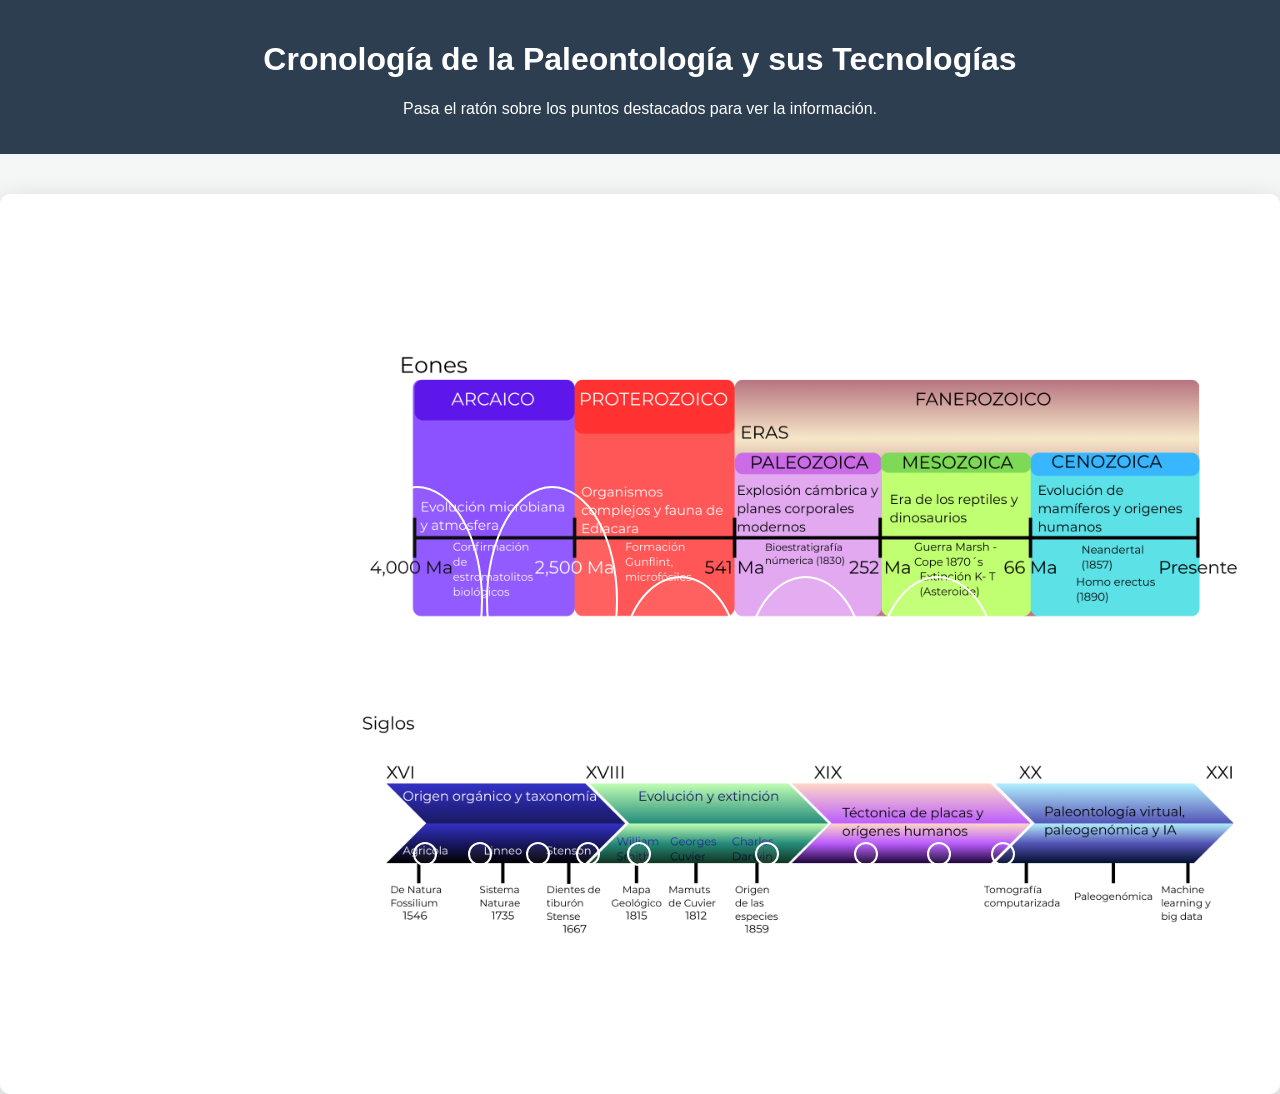
==== index.html @ fc8d61c9 "Subiendo index, estilos e imagen de la línea de tiempo" ====
<!DOCTYPE html>
<html lang="en">
<head>
    <meta charset="UTF-8">
    <meta name="viewport" content="width=device-width, initial-scale=1.0">
    <title>Línea del tiempo:evolución de la paleontología</title>
    <link rel="stylesheet" href="/Linea_style.css">
</head>
<body>

    <header>
        <h1>Cronología de la Paleontología y sus Tecnologías</h1>
        <p>Pasa el ratón sobre los puntos destacados para ver la información.</p>
    </header>

    <main class="timeline-wrapper">
        <div class="img-container">
            <img src="/El texto del párrafo.png" alt="Línea del Tiempo Paleontológica" class="main-image">

            <div class="hotspot" style="top: 72%; left: 26.8%;" 
                 data-title="Georgius Agricola (1546)"
                 data-body="Propuso una clasificación basada en propiedades físicas (dureza, lustre) y creía en la acción de fluidos cementantes terrestres[cite: 1117, 1118].">
            </div>

            <div class="hotspot" style="top: 72%; left: 32.3%;" 
                data-title="Carl Linneo (1735)"
                data-body="En su 'Systema Naturae', los fósiles fueron integrados formalmente en la clasificación biológica, tratándolos como seres vivientes.">
            </div>

            <div class="hotspot" style="top: 72%; left: 36.6%;" 
                 data-title="Niels Stensen (1667)"
                 data-body="Demostró el origen orgánico de los fósiles comparando 'lenguas de piedra' con dientes de tiburón reales[cite: 1149, 1150].">
            </div>

             <div class="hotspot" style="top: 72%; left: 41.1%;" 
                data-title="William Smith (1815)"
                data-body="Descubrió que los fósiles permiten identificar estratos de forma precisa y creó el primer gran mapa geológico detallado[cite: 1238, 1239].">
            </div>

            <div class="hotspot" style="top: 72%; left: 45%;" 
                 data-title="Georges Cuvier (1812)"
                 data-body="Estableció la prueba definitiva de la extinción mediante el estudio comparativo de elefantes y mamuts fósiles[cite: 1205, 1227].">
            </div>

            <div class="hotspot" style="top: 72%; left: 49%;" 
                 data-title="Charles Darwin (1859)"
                 data-body="Su obra transformó la paleontología en el estudio del desarrollo de la vida y la reconstrucción de filogenias[cite: 969, 970].">
            </div>

            <div class="hotspot" style="top: 72%; left: 59%;" 
                 data-title="Tectónica de Placas (1960-1975)"
                 data-body="Permitió entender los patrones de distribución biológica global y reconstruir paleogeografías realistas[cite: 877, 928].">
            </div>

            <div class="hotspot" style="top: 72%; left: 66.7%;" 
                data-title="Tomografía Computarizada (CT)"
                data-body="Técnica no destructiva que genera imágenes 3D para estudiar el interior de fósiles y reconstruir tejidos blandos sin dañarlos.">
            </div>

            <div class="hotspot" style="top: 72%; left: 77.4%;" 
                 data-title="Machine Learning e IA"
                 data-body="Tecnología de crecimiento exponencial usada para taxonomía automatizada y procesamiento de 'Big Data' como la PBDB[cite: 140, 461, 463].">
            </div>
            
            <div class="hotspot" style="top: 72%; left: 72.4%;" 
                 data-title="Paleogenómica (2022)"
                 data-body="Se logró secuenciar el ADN más antiguo registrado (2 millones de años) en sedimentos de Groenlandia[cite: 54, 355].">
            </div>
        </div>

    <div id="arcaico" class="hotspot" 
         data-title="Eón Arcaico (4,000 - 2,500 Ma)" 
         data-body="Evolución microbiana temprana. En los años 60 se confirmó que los estromatolitos eran biológicos[cite: 896, 1307, 1308]."></div>

    <div id="proterozoico" class="hotspot" 
         data-title="Eón Proterozoico (2,500 - 541 Ma)" 
         data-body="Surgimiento de organismos complejos y la fauna de Ediacara. En 1965 se descubrió microbiota en la Formación Gunflint[cite: 897, 900, 1301].">
    </div>

    <div id="paleozoico" class="hotspot" 
         data-title="Era Paleozoica (541 - 252 Ma)" 
         data-body="Explosión cámbrica y planes corporales modernos. Lyell realizó cálculos de biostratigrafía numérica en 1830[cite: 54, 908, 1301].">
    </div>

    <div id="mesozoico" class="hotspot" 
         data-title="Era Mesozoica (252 - 66 Ma)" 
         data-body="Era de los dinosaurios. Destaca la Guerra Marsh-Cope en los 1870s y la extinción masiva K-T por un asteroide[cite: 794, 1002, 1301]."></div>

    <div id="cenozoico" class="hotspot" 
         data-title="Era Cenozoica (66 Ma - Presente)" 
         data-body="Evolución de mamíferos y humanos. Hitos: Neanderthal (1857) y Homo erectus (1890)[cite: 1009, 1011, 1304]."></div>
</div>
    </main>

    <footer>
        <p>Estudio basado en Abdelhady et al. (2024) y síntesis de paleobiología clásica.</p>
    </footer>

</body>
</html>
---- Linea_style.css ----
/* Estilos Generales */
body {
    margin: 0;
    padding: 0;
    font-family: 'Segoe UI', Tahoma, Geneva, Verdana, sans-serif;
    background-color: #f4f7f6;
    color: #333;
    text-align: center;
}

header {
    padding: 20px;
    background: #2c3e50;
    color: white;
}

/* Contenedor de la Imagen */
.timeline-wrapper {
    display: flex;
    justify-content: center;
    padding: 40px;
}

.img-container {
    position: absolute;
    display: inline-block;
    max-width: 100%;
    box-shadow: 0 10px 30px rgba(0,0,0,0.2);
    border-radius: 10px;
    overflow: hidden;
}

.main-image {
    position: relative;
    display: block;
    width: 1600px; /* Ajusta según el tamaño de tu imagen */
    height: auto;
}

/* Puntos Interactivos (Hotspots) */
.hotspot {
    position: absolute;
    width: 20px;
    height: 20px;
    background-color: rgba(52, 152, 219, 0.7);
    border: 2px solid white;
    border-radius: 50%;
    cursor: pointer;
    transition: all 0.3s ease;
    animation: pulse 2s infinite;
}

.hotspot:hover {
    background-color: #e74c3c;
    transform: scale(1.5);
}

/* Animación de pulso para llamar la atención */
@keyframes pulse {
    0% { box-shadow: 0 0 0 0 rgba(52, 152, 219, 0.7); }
    70% { box-shadow: 0 0 0 10px rgba(52, 152, 219, 0); }
    100% { box-shadow: 0 0 0 0 rgba(52, 152, 219, 0); }
}

/* Ventana Emergente (Tooltip) */
.hotspot::after {
    content: "▼ " attr(data-title) "\A" attr(data-body);
    white-space: pre-wrap;
    position: absolute;
    bottom: 150%;
    left: 50%;
    transform: translateX(-50%);
    width: 280px;
    background: rgba(44, 62, 80, 0.95);
    color: white;
    padding: 15px;
    border-radius: 8px;
    font-size: 13px;
    line-height: 1.4;
    visibility: hidden;
    opacity: 0;
    transition: opacity 0.4s ease;
    text-align: left;
    pointer-events: none;
    z-index: 100;
}

.hotspot:hover::after {
    visibility: visible;
    opacity: 1;
}

footer {
    margin-top: 30px;
    font-size: 0.9em;
    color: #7f8c8d;
}
/* Estilo base para todas las áreas interactivas */
.hotspot {
    position: absolute;
    background-color: rgba(255, 255, 255, 0.05);
    cursor: help;
    transition: background-color 0.3s;
}

.hotspot:hover {
    background-color: rgba(52, 152, 219, 0.2);
}

/* POSICIONAMIENTO ESPECÍFICO POR ID */

#arcaico {
    top: 54%;
    left: 27.4%;
    width: 10%;
    height: 25%;
}

#proterozoico {
    top: 54%;
    left: 38%;
    width: 10%;
    height: 25%;
}

#paleozoico {
    top: 64%;
    left: 48.5%;
    width: 9%;
    height: 19%;
}

#mesozoico {
    top: 64%;
    left: 58.3%;
    width: 9%;
    height: 19%;
}

#cenozoico {
    top: 64%;
    left: 68.6%;
    width: 9%;
    height: 19%;
}

/* CAJA DE TEXTO (Tooltip) */
.hotspot:hover::after {
    content: attr(data-title) "\A\A" attr(data-body);
    white-space: pre-wrap;
    position: absolute;
    bottom: 110%;
    left: 50%;
    transform: translateX(-50%);
    width: 280px;
    padding: 15px;
    background-color: #2c3e50;
    color: white;
    border-radius: 8px;
    font-size: 13px;
    line-height: 1.4;
    z-index: 100;
    box-shadow: 0 8px 16px rgba(0,0,0,0.4);
    border-left: 5px solid #3498db;
}
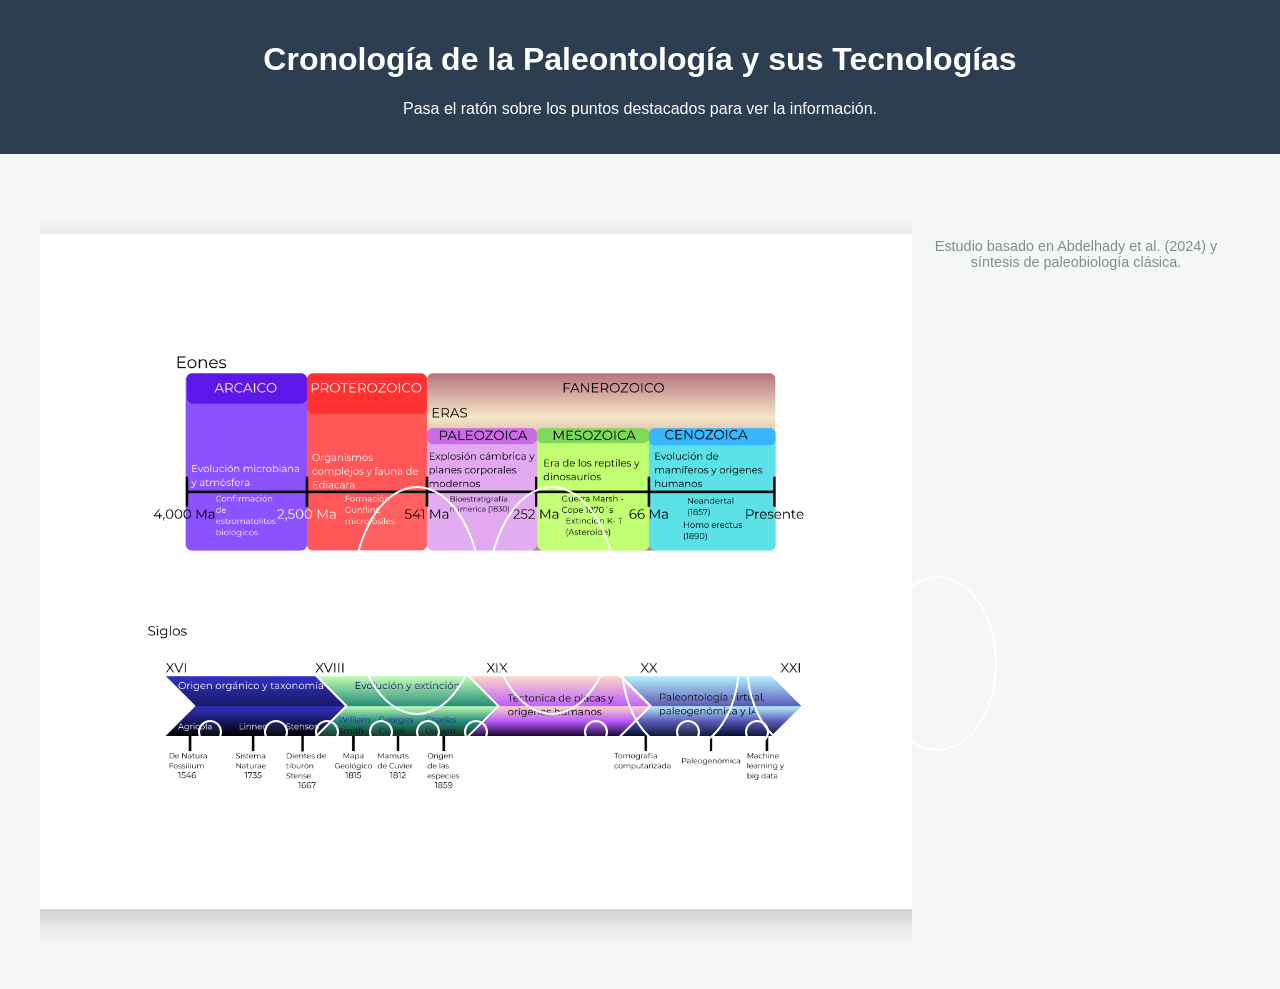
==== commit 0aa2ccc0: "Forzando tamano de imagen con estilos en linea" ====
--- a/index.html
+++ b/index.html
@@ -4,7 +4,59 @@
     <meta charset="UTF-8">
     <meta name="viewport" content="width=device-width, initial-scale=1.0">
     <title>Línea del tiempo:evolución de la paleontología</title>
-    <link rel="stylesheet" href="/Linea_style.css">
+    <link rel="stylesheet" href="style.css?v=3">
+    <style>
+        /* OPCIÓN NUCLEAR PARA MÓVILES */
+        @media (max-width: 768px) {
+            /* 1. Habilitamos el scroll horizontal */
+            .timeline-wrapper {
+                width: 100% !important;
+                overflow-x: scroll !important;
+                -webkit-overflow-scrolling: touch !important;
+            }
+
+            /* 2. PROHIBIMOS que el contenedor se encoja */
+            .img-container {
+                width: 1200px !important; 
+                min-width: 1200px !important;
+                position: relative !important;
+                display: block !important;
+            }
+
+            /* 3. PROHIBIMOS que la imagen se encoja (El verdadero problema) */
+            .main-image {
+                width: 1200px !important;
+                max-width: none !important; /* Esto destruye el aplastamiento del celular */
+                display: block !important;
+            }
+
+            /* 4. Círculos perfectos y fijos */
+            .hotspot {
+                width: 40px !important;
+                height: 40px !important;
+                border-radius: 50% !important;
+                transform: translate(-50%, -50%) !important;
+            }
+
+            /* 5. Mantenemos el Pop-up que ya funciona genial */
+            .hotspot:hover::after, .hotspot:active::after {
+                position: fixed !important;
+                top: 50% !important;
+                left: 50% !important;
+                transform: translate(-50%, -50%) !important;
+                width: 85vw !important;
+                max-width: 320px !important;
+                font-size: 15px !important;
+                padding: 20px !important;
+                z-index: 99999 !important;
+                background-color: #2c3e50 !important;
+                color: white !important;
+                box-shadow: 0 0 0 100vh rgba(0,0,0,0.7) !important;
+                white-space: normal !important;
+            }
+        }
+    </style>
+</head>
 </head>
 <body>
 
@@ -14,8 +66,9 @@
     </header>
 
     <main class="timeline-wrapper">
-        <div class="img-container">
-            <img src="/El texto del párrafo.png" alt="Línea del Tiempo Paleontológica" class="main-image">
+        <main class="timeline-wrapper" style="width: 100%; overflow-x: scroll; -webkit-overflow-scrolling: touch;">
+    <div class="img-container" style="width: 1200px !important; min-width: 1200px !important; position: relative;">
+        <img src="linea.png" alt="Línea del Tiempo Paleontológica" class="main-image" style="width: 1200px !important; max-width: none !important; display: block;">
 
             <div class="hotspot" style="top: 72%; left: 26.8%;" 
                  data-title="Georgius Agricola (1546)"
--- a/style.css
+++ b/style.css
@@ -0,0 +1,220 @@
+/* Estilos Generales */
+body {
+    margin: 0;
+    padding: 0;
+    font-family: 'Segoe UI', Tahoma, Geneva, Verdana, sans-serif;
+    background-color: #f4f7f6;
+    color: #333;
+    text-align: center;
+}
+
+header {
+    padding: 20px;
+    background: #2c3e50;
+    color: white;
+}
+
+/* Contenedor de la Imagen */
+.timeline-wrapper {
+    display: flex;
+    justify-content: center;
+    padding: 40px;
+}
+
+.img-container {
+    position: absolute;
+    display: inline-block;
+    max-width: 100%;
+    box-shadow: 0 10px 30px rgba(0,0,0,0.2);
+    border-radius: 10px;
+    overflow: hidden;
+}
+
+.main-image {
+    position: relative;
+    display: block;
+    width: 1600px; /* Ajusta según el tamaño de tu imagen */
+    height: auto;
+}
+
+/* Puntos Interactivos (Hotspots) */
+.hotspot {
+    position: absolute;
+    width: 20px;
+    height: 20px;
+    background-color: rgba(52, 152, 219, 0.7);
+    border: 2px solid white;
+    border-radius: 50%;
+    cursor: pointer;
+    transition: all 0.3s ease;
+    animation: pulse 2s infinite;
+}
+
+.hotspot:hover {
+    background-color: #e74c3c;
+    transform: scale(1.5);
+}
+
+/* Animación de pulso para llamar la atención */
+@keyframes pulse {
+    0% { box-shadow: 0 0 0 0 rgba(52, 152, 219, 0.7); }
+    70% { box-shadow: 0 0 0 10px rgba(52, 152, 219, 0); }
+    100% { box-shadow: 0 0 0 0 rgba(52, 152, 219, 0); }
+}
+
+/* Ventana Emergente (Tooltip) */
+.hotspot::after {
+    content: "▼ " attr(data-title) "\A" attr(data-body);
+    white-space: pre-wrap;
+    position: absolute;
+    bottom: 150%;
+    left: 50%;
+    transform: translateX(-50%);
+    width: 280px;
+    background: rgba(44, 62, 80, 0.95);
+    color: white;
+    padding: 15px;
+    border-radius: 8px;
+    font-size: 13px;
+    line-height: 1.4;
+    visibility: hidden;
+    opacity: 0;
+    transition: opacity 0.4s ease;
+    text-align: left;
+    pointer-events: none;
+    z-index: 100;
+}
+
+.hotspot:hover::after {
+    visibility: visible;
+    opacity: 1;
+}
+
+footer {
+    margin-top: 30px;
+    font-size: 0.9em;
+    color: #7f8c8d;
+}
+/* Estilo base para todas las áreas interactivas */
+.hotspot {
+    position: absolute;
+    background-color: rgba(255, 255, 255, 0.05);
+    cursor: help;
+    transition: background-color 0.3s;
+}
+
+.hotspot:hover {
+    background-color: rgba(52, 152, 219, 0.2);
+}
+
+/* POSICIONAMIENTO ESPECÍFICO POR ID */
+
+#arcaico {
+    top: 54%;
+    left: 27.4%;
+    width: 10%;
+    height: 25%;
+}
+
+#proterozoico {
+    top: 54%;
+    left: 38%;
+    width: 10%;
+    height: 25%;
+}
+
+#paleozoico {
+    top: 64%;
+    left: 48.5%;
+    width: 9%;
+    height: 19%;
+}
+
+#mesozoico {
+    top: 64%;
+    left: 58.3%;
+    width: 9%;
+    height: 19%;
+}
+
+#cenozoico {
+    top: 64%;
+    left: 68.6%;
+    width: 9%;
+    height: 19%;
+}
+
+/* CAJA DE TEXTO (Tooltip) */
+.hotspot:hover::after {
+    content: attr(data-title) "\A\A" attr(data-body);
+    white-space: pre-wrap;
+    position: absolute;
+    bottom: 110%;
+    left: 50%;
+    transform: translateX(-50%);
+    width: 280px;
+    padding: 15px;
+    background-color: #2c3e50;
+    color: white;
+    border-radius: 8px;
+    font-size: 13px;
+    line-height: 1.4;
+    z-index: 100;
+    box-shadow: 0 8px 16px rgba(0,0,0,0.4);
+    border-left: 5px solid #3498db;
+}
+/* --- AJUSTES PARA CELULARES Y TABLETS (VERSIÓN FINAL) --- */
+@media (max-width: 768px) {
+    /* 1. Mantenemos el deslizamiento fluido horizontal */
+    .timeline-wrapper {
+        width: 100% !important;
+        overflow-x: auto !important;
+        -webkit-overflow-scrolling: touch !important;
+    }
+
+    /* 2. Fijamos la imagen y su contenedor al mismo tamaño exacto */
+    .img-container {
+        width: 1200px !important;
+        min-width: 1200px !important;
+        height: auto !important;
+        position: relative !important;
+        display: block !important;
+        overflow: visible !important;
+    }
+    
+    .main-image {
+        width: 1200px !important;
+        height: auto !important;
+        display: block !important;
+    }
+
+    /* 3. ADIÓS ÓVALOS GIGANTES: Forzamos círculos perfectos */
+    .hotspot {
+        width: 35px !important;      /* Ancho fijo */
+        height: 35px !important;     /* Alto fijo */
+        min-width: 35px !important;
+        min-height: 35px !important;
+        border-radius: 50% !important; /* Los hace completamente redondos */
+        padding: 0 !important;
+        margin: 0 !important;
+        transform: translate(-50%, -50%) !important; /* Centra el botón exactamente en su coordenada */
+    }
+
+    /* 4. Cuadros de texto estilo Pop-up centrado */
+    .hotspot:hover::after, .hotspot:active::after {
+        position: fixed !important;
+        top: 50% !important;
+        left: 50% !important;
+        transform: translate(-50%, -50%) !important;
+        width: 85vw !important;
+        max-width: 300px !important;
+        font-size: 15px !important;
+        padding: 20px !important;
+        z-index: 9999 !important;
+        background-color: #2c3e50 !important;
+        color: white !important;
+        border-radius: 10px !important;
+        box-shadow: 0 0 0 100vh rgba(0,0,0,0.7) !important; /* Fondo oscuro */
+        white-space: pre-wrap !important;
+    }
+}
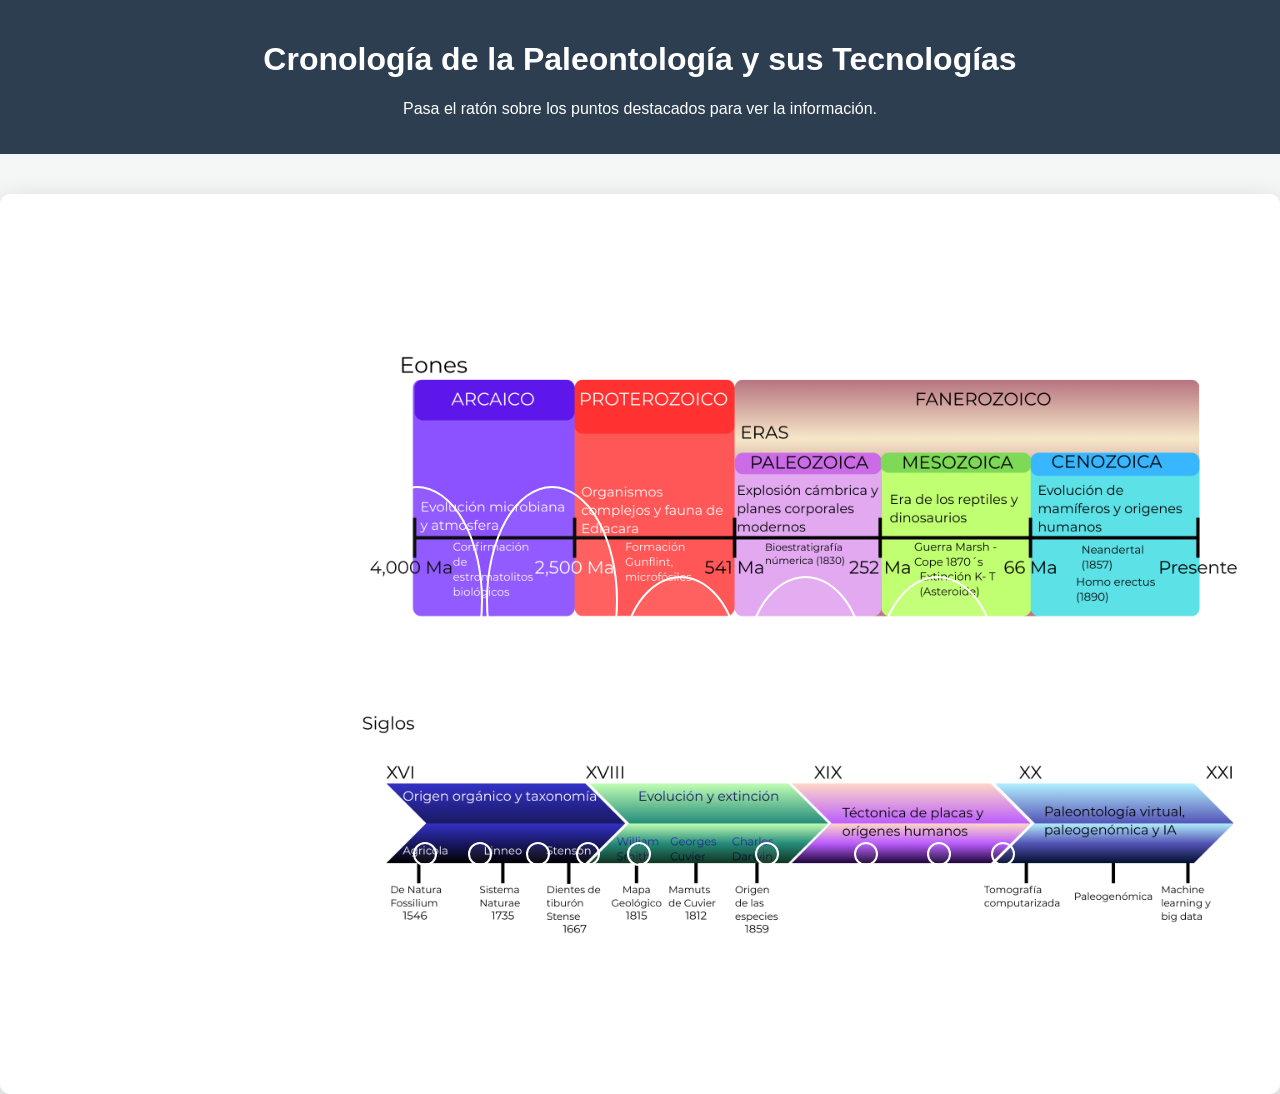
==== commit 566b50ff: "Limpieza total y diseno fluido para moviles" ====
--- a/index.html
+++ b/index.html
@@ -5,58 +5,7 @@
     <meta name="viewport" content="width=device-width, initial-scale=1.0">
     <title>Línea del tiempo:evolución de la paleontología</title>
     <link rel="stylesheet" href="style.css?v=3">
-    <style>
-        /* OPCIÓN NUCLEAR PARA MÓVILES */
-        @media (max-width: 768px) {
-            /* 1. Habilitamos el scroll horizontal */
-            .timeline-wrapper {
-                width: 100% !important;
-                overflow-x: scroll !important;
-                -webkit-overflow-scrolling: touch !important;
-            }
 
-            /* 2. PROHIBIMOS que el contenedor se encoja */
-            .img-container {
-                width: 1200px !important; 
-                min-width: 1200px !important;
-                position: relative !important;
-                display: block !important;
-            }
-
-            /* 3. PROHIBIMOS que la imagen se encoja (El verdadero problema) */
-            .main-image {
-                width: 1200px !important;
-                max-width: none !important; /* Esto destruye el aplastamiento del celular */
-                display: block !important;
-            }
-
-            /* 4. Círculos perfectos y fijos */
-            .hotspot {
-                width: 40px !important;
-                height: 40px !important;
-                border-radius: 50% !important;
-                transform: translate(-50%, -50%) !important;
-            }
-
-            /* 5. Mantenemos el Pop-up que ya funciona genial */
-            .hotspot:hover::after, .hotspot:active::after {
-                position: fixed !important;
-                top: 50% !important;
-                left: 50% !important;
-                transform: translate(-50%, -50%) !important;
-                width: 85vw !important;
-                max-width: 320px !important;
-                font-size: 15px !important;
-                padding: 20px !important;
-                z-index: 99999 !important;
-                background-color: #2c3e50 !important;
-                color: white !important;
-                box-shadow: 0 0 0 100vh rgba(0,0,0,0.7) !important;
-                white-space: normal !important;
-            }
-        }
-    </style>
-</head>
 </head>
 <body>
 
@@ -66,10 +15,8 @@
     </header>
 
     <main class="timeline-wrapper">
-        <main class="timeline-wrapper" style="width: 100%; overflow-x: scroll; -webkit-overflow-scrolling: touch;">
-    <div class="img-container" style="width: 1200px !important; min-width: 1200px !important; position: relative;">
-        <img src="linea.png" alt="Línea del Tiempo Paleontológica" class="main-image" style="width: 1200px !important; max-width: none !important; display: block;">
-
+    <div class="img-container">
+        <img src="linea.png" alt="Línea del Tiempo Paleontológica" class="main-image">
             <div class="hotspot" style="top: 72%; left: 26.8%;" 
                  data-title="Georgius Agricola (1546)"
                  data-body="Propuso una clasificación basada en propiedades físicas (dureza, lustre) y creía en la acción de fluidos cementantes terrestres[cite: 1117, 1118].">
--- a/style.css
+++ b/style.css
@@ -163,44 +163,38 @@
     box-shadow: 0 8px 16px rgba(0,0,0,0.4);
     border-left: 5px solid #3498db;
 }
-/* --- AJUSTES PARA CELULARES Y TABLETS (VERSIÓN FINAL) --- */
+/* --- AJUSTES PARA CELULARES (DISEÑO FLUIDO) --- */
 @media (max-width: 768px) {
-    /* 1. Mantenemos el deslizamiento fluido horizontal */
+    /* 1. El contenedor respeta el ancho de tu celular */
     .timeline-wrapper {
+        width: 100%;
+        padding: 10px;
+        box-sizing: border-box;
+    }
+
+    /* 2. La imagen y su caja se adaptan al 100% de la pantalla */
+    .img-container {
         width: 100% !important;
-        overflow-x: auto !important;
-        -webkit-overflow-scrolling: touch !important;
-    }
-
-    /* 2. Fijamos la imagen y su contenedor al mismo tamaño exacto */
-    .img-container {
-        width: 1200px !important;
-        min-width: 1200px !important;
-        height: auto !important;
-        position: relative !important;
-        display: block !important;
-        overflow: visible !important;
+        position: relative;
     }
     
     .main-image {
-        width: 1200px !important;
+        width: 100% !important;
         height: auto !important;
-        display: block !important;
-    }
-
-    /* 3. ADIÓS ÓVALOS GIGANTES: Forzamos círculos perfectos */
+        display: block;
+    }
+
+    /* 3. Los círculos se hacen pequeños pero se mantienen en su lugar */
     .hotspot {
-        width: 35px !important;      /* Ancho fijo */
-        height: 35px !important;     /* Alto fijo */
-        min-width: 35px !important;
-        min-height: 35px !important;
-        border-radius: 50% !important; /* Los hace completamente redondos */
-        padding: 0 !important;
-        margin: 0 !important;
-        transform: translate(-50%, -50%) !important; /* Centra el botón exactamente en su coordenada */
-    }
-
-    /* 4. Cuadros de texto estilo Pop-up centrado */
+        width: 4vw !important; /* Usa porcentaje de la pantalla para no deformarse */
+        height: 4vw !important;
+        min-width: 15px !important;
+        min-height: 15px !important;
+        border-radius: 50% !important;
+        transform: translate(-50%, -50%) !important;
+    }
+
+    /* 4. Tu Pop-up central oscuro (Este ya funcionaba perfecto) */
     .hotspot:hover::after, .hotspot:active::after {
         position: fixed !important;
         top: 50% !important;
@@ -208,13 +202,13 @@
         transform: translate(-50%, -50%) !important;
         width: 85vw !important;
         max-width: 300px !important;
-        font-size: 15px !important;
-        padding: 20px !important;
+        font-size: 14px !important;
+        padding: 15px !important;
         z-index: 9999 !important;
         background-color: #2c3e50 !important;
         color: white !important;
-        border-radius: 10px !important;
-        box-shadow: 0 0 0 100vh rgba(0,0,0,0.7) !important; /* Fondo oscuro */
-        white-space: pre-wrap !important;
+        border-radius: 8px !important;
+        box-shadow: 0 0 0 100vh rgba(0,0,0,0.7) !important;
+        white-space: normal !important;
     }
 }
